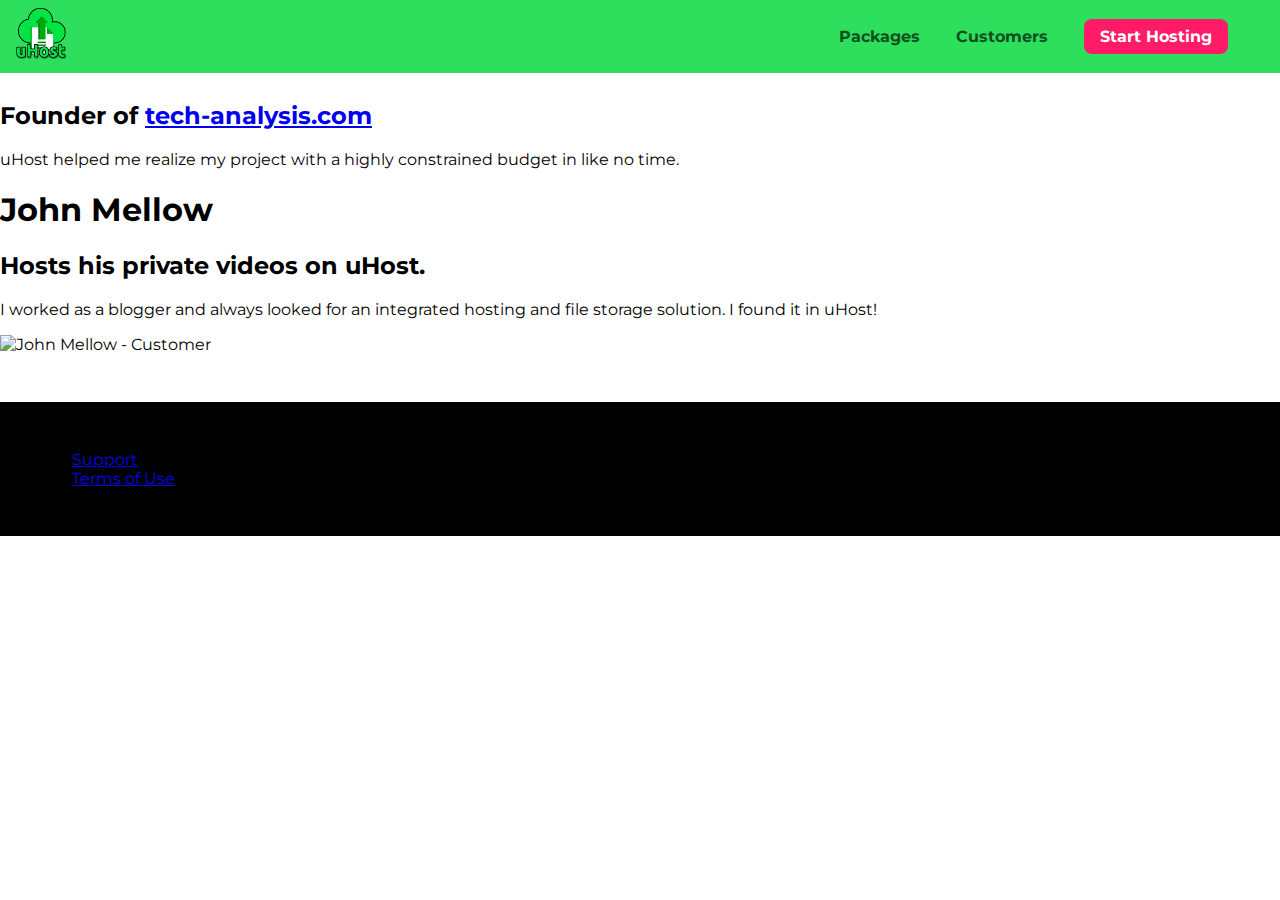
==== customers/index.html @ 423bf06e "add image to menu, add customers page" ====
<!DOCTYPE html>
<html lang="en">

<head>
    <meta charset="UTF-8">
    <meta name="viewport" content="width=device-width, initial-scale=1.0">
    <meta http-equiv="X-UA-Compatible" content="ie=edge">
    <title>uHost Customers</title>
    <link rel="shortcut icon" href="../favicon.png">
    <link href="https://fonts.googleapis.com/css?family=Anton|Montserrat:400,700" rel="stylesheet">
    <link rel="stylesheet" href="../shared.css">
    <link rel="stylesheet" href="customers.css">
</head>

<body>

    <header class="main-header">
        <div>
            <a href="../index.html" class="main-header__brand">
                <img src="../images/uhost-icon.png" alt="uHost = Your favorite hosting company">
            </a>
        </div>
        <nav class="main-nav">
            <ul class="main-nav__items">
                <li class="main-nav__item">
                    <a href="../index.html">Packages</a>
                </li>
                <li class="main-nav__item">
                    <a href="../customers/index.html">Customers</a>
                </li>
                <li class="main-nav__item main-nav__item--cta">
                    <a href="../start-hosting/index.html">Start Hosting</a>
                </li>
            </ul>
        </nav>
    </header>

    <main>
        <div>
            <div class="testimonial" id="customer-1">
                <div class="testimonial__image-container">
                    <img src="../images/customer-1.jpg" alt="Mike Statham - Customer" class="testimonial__image">
                </div>
                <div class="testimonial__info">
                    <h1 class="testimonial__name">Mike Statham</h1>
                    <h2 class="testimonial__subtitle">Founder of
                        <a href="tech-analysis.com">tech-analysis.com</a>
                    </h2>
                    <p class="testimonial__text">uHost helped me realize my project with a highly constrained budget in like no time.</p>
                </div>
            </div>
            <div class="testimonial" id="customer-2">

                <div class="testimonial__info">
                    <h1 class="testimonial__name">John Mellow</h1>
                    <h2 class="testimonial__subtitle">Hosts his private videos on uHost.
                    </h2>
                    <p class="testimonial__text">I worked as a blogger and always looked for an integrated hosting and file storage solution. I found
                        it in uHost!
                    </p>
                </div>
                <div class="testimonial__image-container">
                    <img src="../images/customer-2.jpg" alt="John Mellow - Customer" class="testimonial__image">
                </div>
            </div>
        </div>
    </main>
    <footer class="main-footer">
        <nav>
            <ul>
                <li>
                    <a href="#">Support</a>
                </li>
                <li>
                    <a href="#">Terms of Use</a>
                </li>
            </ul>
        </nav>
    </footer>
</body>

</html>
---- shared.css ----
* {
    box-sizing: border-box;
}

body {
    font-family: 'Montserrat', sans-serif;
    margin: 0;
}

.main-header {
    width: 100%;
    position: fixed;
    top: 0;
    left: 0;
    background: #2ddf5c;
    padding: 8px 16px;
    z-index: 1;
}

.main-header > div {
    display: inline-block;
    vertical-align: middle;
}

.main-header__brand {
    color: #0e4f1f;
    text-decoration: none;
    font-weight: bold;
    font-size: 22px;
    width: 50px;
    display: inline-block;
}

.main-header__brand img {
    width: 100%;
}

.main-nav {
    display: inline-block;
    text-align: right;
    width: calc(100% - 74px);
    vertical-align: middle;
}

.main-nav__items {
    margin: 0;
    padding: 0;
    list-style: none;
}

.main-nav__item {
    display: inline-block;
    margin: 0 16px;
}

.main-nav__item a {
    text-decoration: none;
    color: #0e4f1f;
    font-weight: bold;
    padding: 3px 0;
}

.main-nav__item a:hover,
.main-nav__item a:active {
    color: white;
    border-bottom: 5px solid white;
}

.main-nav__item--cta a {
    color: white;
    background: #ff1b68;
    padding: 8px 16px;
    border-radius: 8px;
}

.main-nav__item--cta a:hover,
.main-nav__item--cta a:active {
    color: #ff1b68;
    background: white;
    border: none;
}

.main-footer {
    background: black;
    padding: 32px;
    margin-top: 48px;
}

.main-footer__links {
    list-style: none;
    margin: 0;
    padding: 0;
    text-align: center;
}

.main-footer__link {
    display: inline-block;
    margin: 0 16px;
}

.main-footer__link a {
    color: white;
    text-decoration: none;
}

.main-footer__link a:hover,
.main-footer__link a:active {
    color: #ccc;
}

.button {
    background: #0e4f1f;
    color: white;
    font: inherit;
    border: 1.5px solid #0e4f1f;
    padding: 8px;
    border-radius: 8px;
    font-weight: bold;
    cursor: pointer;
}

.button:hover,
.button:active {
    background: white;
    color: #0e4f1f;
}

.button:focus {
    outline: none;
}
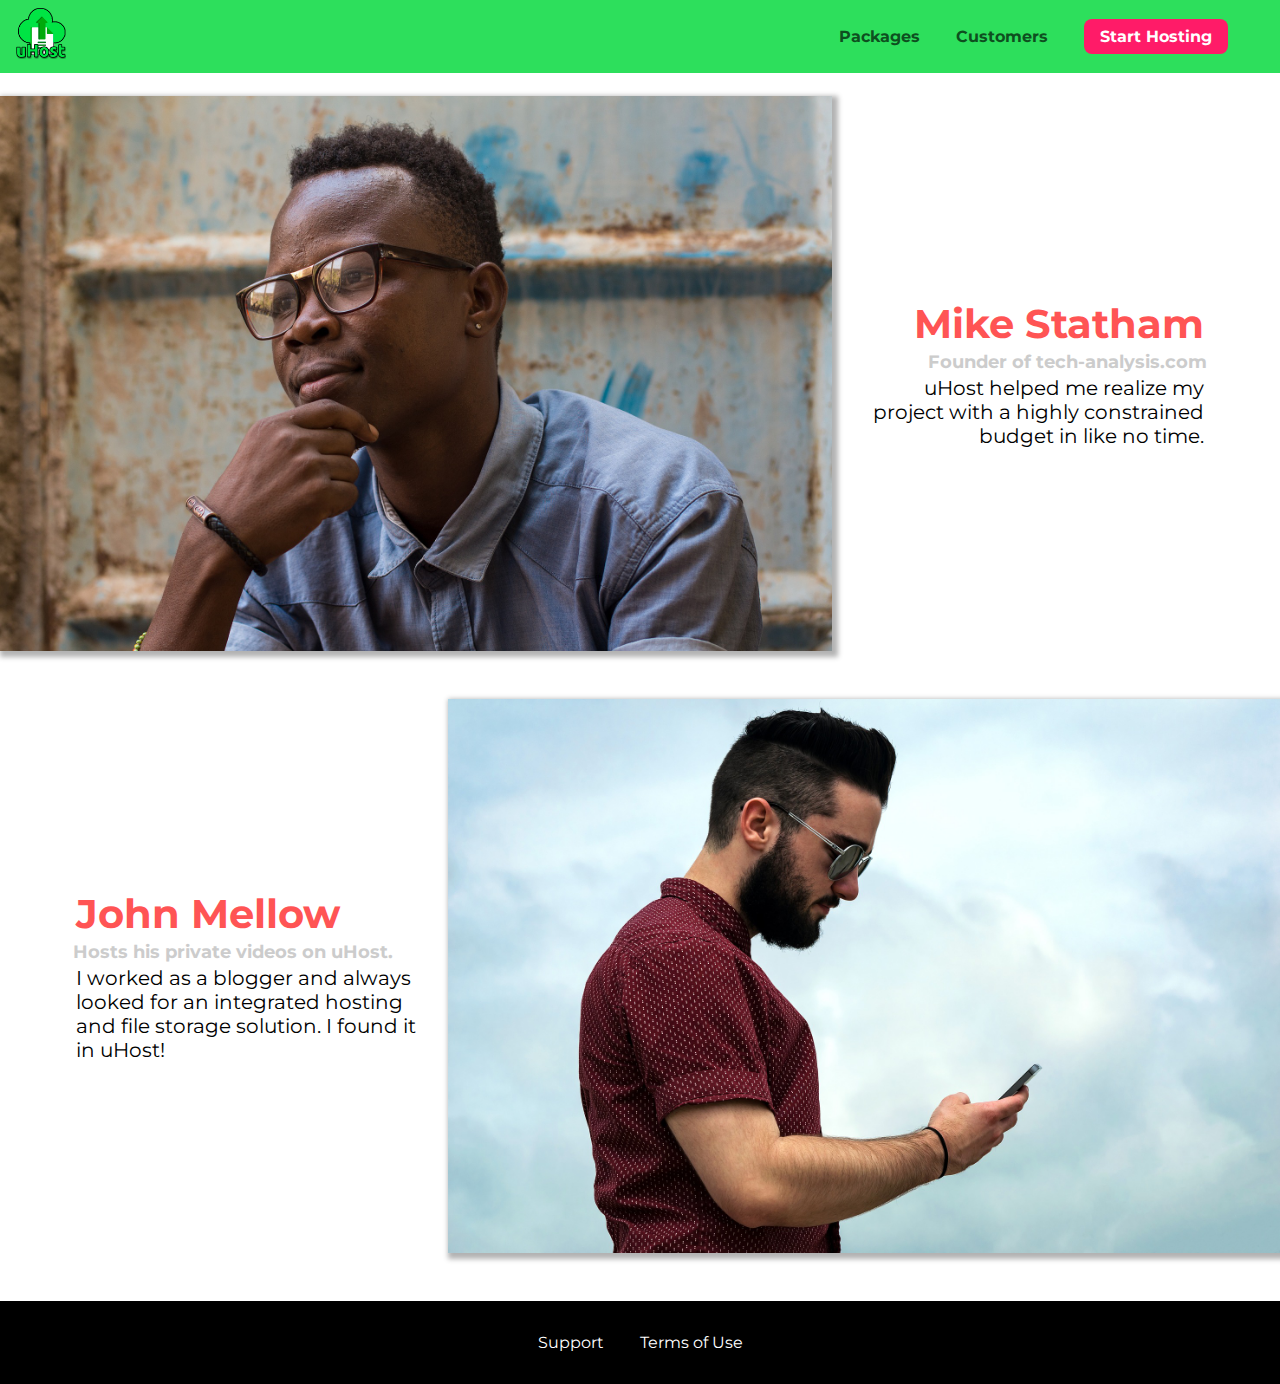
==== commit 237b938d: "Add style to customers page" ====
--- a/customers/index.html
+++ b/customers/index.html
@@ -34,7 +34,6 @@
             </ul>
         </nav>
     </header>
-
     <main>
         <div>
             <div class="testimonial" id="customer-1">
@@ -67,11 +66,11 @@
     </main>
     <footer class="main-footer">
         <nav>
-            <ul>
-                <li>
+            <ul class="main-footer__links">
+                <li class="main-footer__link">
                     <a href="#">Support</a>
                 </li>
-                <li>
+                <li class="main-footer__link">
                     <a href="#">Terms of Use</a>
                 </li>
             </ul>
--- a/customers/customers.css
+++ b/customers/customers.css
@@ -0,0 +1,66 @@
+.testimonial {
+  font-size: 20px;
+  margin: 48px 0;
+}
+
+.testimonial__list {
+  width: 80%;
+  margin: auto;
+}
+
+.testimonial:first-of-type {
+  margin-top: 96px;
+}
+
+.testimonial__image-container {
+  width: 65%;
+  display: inline-block;
+  vertical-align: middle;
+  box-shadow: 3px 3px 5px 3px rgba(0, 0, 0, 0.3);
+}
+
+.testimonial__image {
+  width: 100%;
+  vertical-align: top;
+}
+
+.testimonial__info {
+  text-align: right;
+  padding: 14px;
+  display: inline-block;
+  vertical-align: middle;
+  width: 30%;
+}
+
+#customer-2.testimonial {
+  text-align: right;
+}
+
+#customer-2 .testimonial__info {
+  text-align: left;
+}
+
+.testimonial__name {
+  margin: 3px;
+  color: #ff5454;
+}
+
+.testimonial__subtitle {
+  margin: 0;
+  font-size: 18px;
+  color: #ccc;
+}
+
+.testimonial__subtitle a {
+  color: inherit;
+  text-decoration: none;
+}
+
+.testimonial__subtitle a:hover,
+.testimonial__subtitle a:active {
+  color: #7a7a7a;
+}
+
+.testimonial__text {
+  margin: 3px;
+}